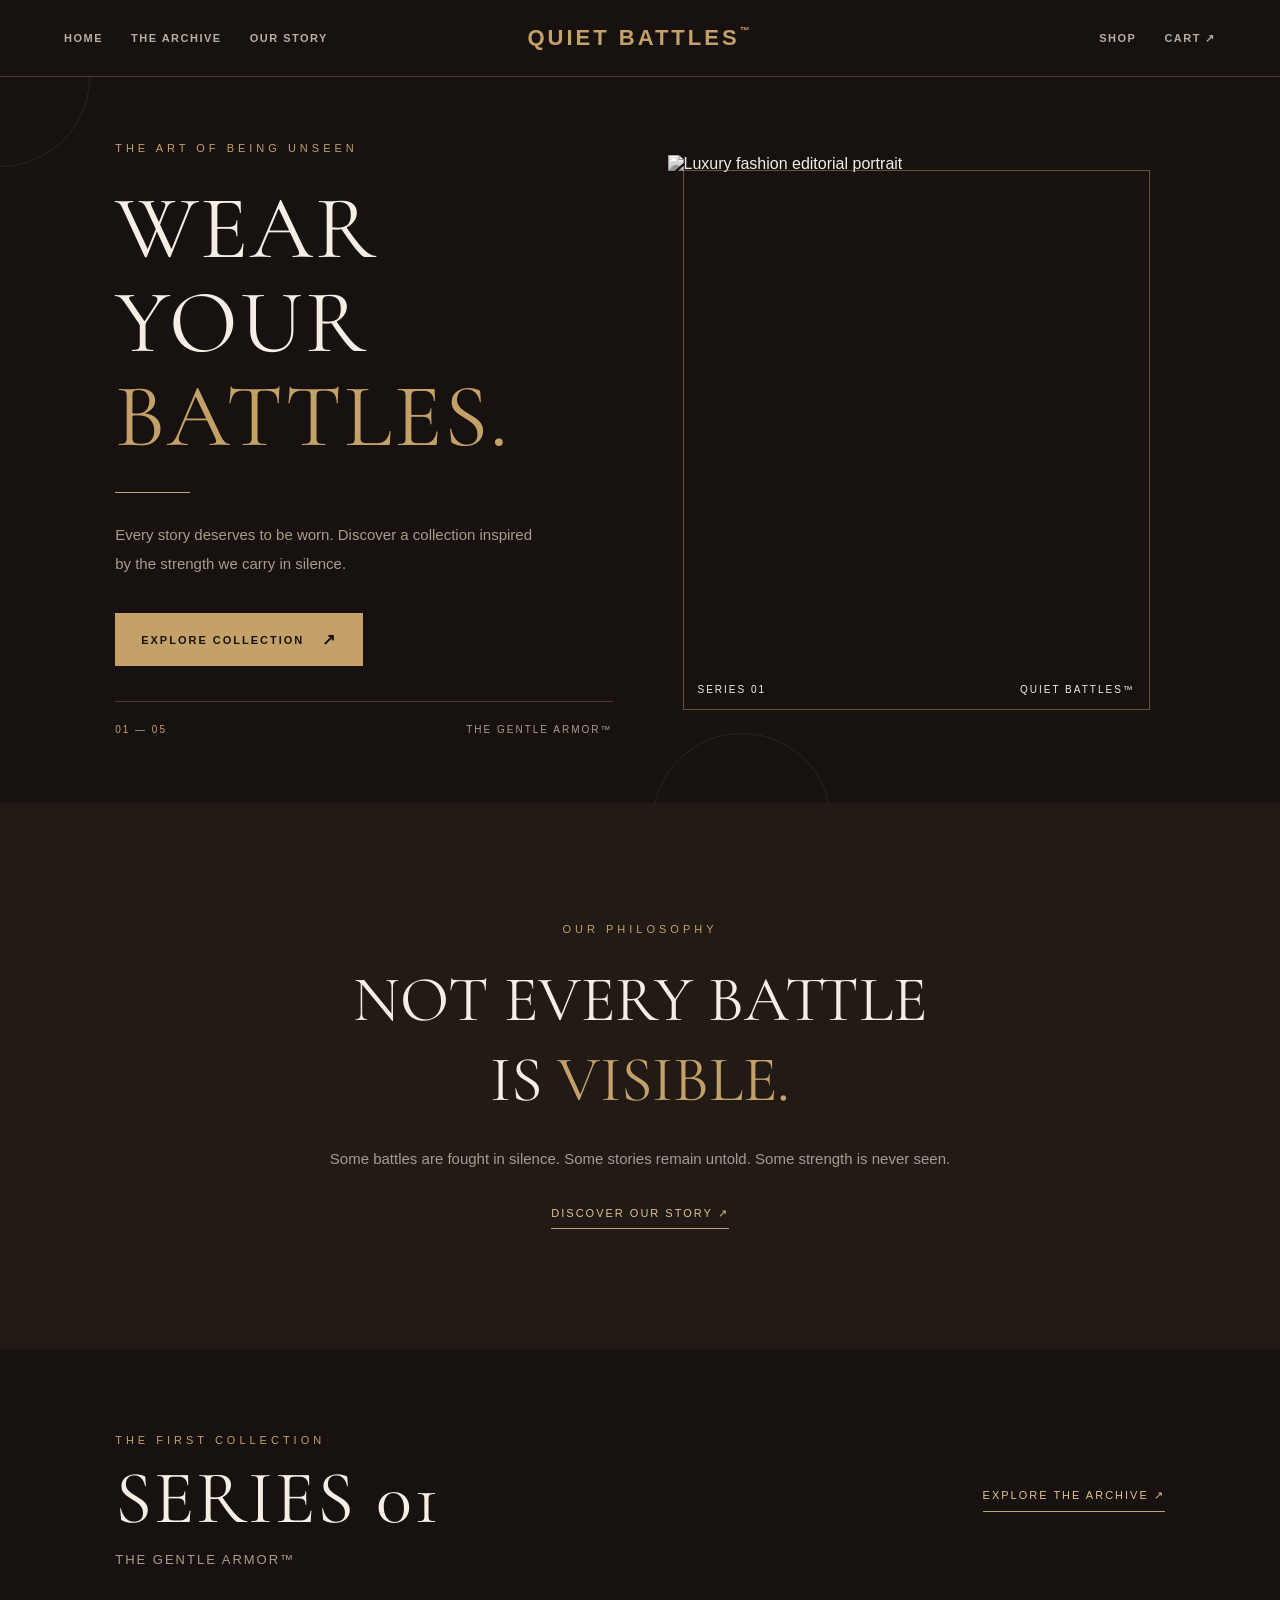
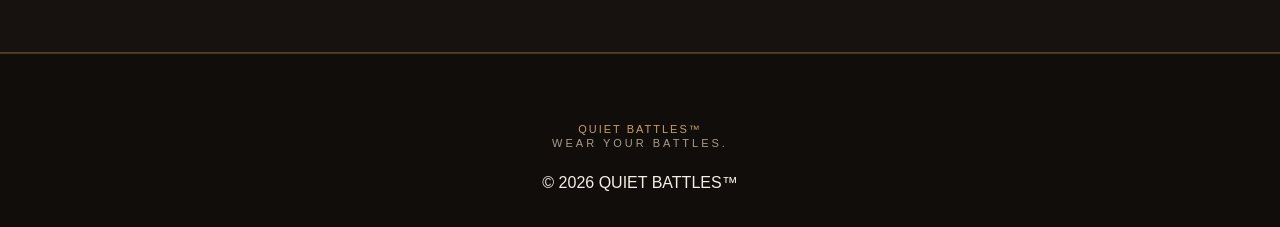
==== frontend/index.html @ 31a6cfb3 "QUIET-BATTLES full-stack project" ====
<!DOCTYPE html>
<html lang="en">
<head>
    <meta charset="UTF-8">
    <meta name="viewport" content="width=device-width, initial-scale=1.0">

    <title>QUIET BATTLES™ | Wear Your Battles</title>

    <meta name="description"
          content="QUIET BATTLES - Wear your battles. A premium fashion collection inspired by strength and silence.">

    <link rel="preconnect" href="https://fonts.googleapis.com">
    <link rel="preconnect" href="https://fonts.gstatic.com" crossorigin>

    <link href="https://fonts.googleapis.com/css2?family=Cormorant+Garamond:wght@400;500;600;700&family=DM+Sans:wght@400;500;600&display=swap"
          rel="stylesheet">

    <link rel="stylesheet" href="style.css">
    <link rel="stylesheet" href="home.css">

</head>

<body>

    <div class="site-frame">

        <!-- NAVIGATION -->
        <header class="header">

            <nav class="nav nav-left">
                <a href="index.html">HOME</a>
                <a href="archive.html">THE ARCHIVE</a>
                <a href="#about">OUR STORY</a>
            </nav>

            <a href="index.html" class="logo">
                QUIET BATTLES<span>™</span>
            </a>

            <nav class="nav nav-right">
                <a href="product.html">SHOP</a>
                <a href="cart.html" class="cart-button">CART ↗</a>
            </nav>

            <button class="menu-toggle" id="menuToggle"
                    aria-label="Open navigation"
                    aria-expanded="false">
                <span></span>
                <span></span>
            </button>

        </header>


        <!-- MOBILE MENU -->
        <nav class="mobile-menu" id="mobileMenu">
            <a href="index.html">HOME</a>
            <a href="archive.html">THE ARCHIVE</a>
            <a href="#about">OUR STORY</a>
            <a href="product.html">SHOP</a>
            <a href="cart.html">CART</a>
        </nav>


        <!-- HERO -->
        <main>

            <section class="hero">

                <div class="hero-decoration decoration-one"></div>
                <div class="hero-decoration decoration-two"></div>

                <!-- LEFT CONTENT -->
                <div class="hero-content">

                    <p class="eyebrow">
                        THE ART OF BEING UNSEEN
                    </p>

                    <h1>
                        WEAR YOUR
                        <span>BATTLES.</span>
                    </h1>

                    <div class="gold-line"></div>

                    <p class="hero-description">
                        Every story deserves to be worn.

                        Discover a collection inspired by
                        the strength we carry in silence.
                    </p>

                    <a href="archive.html" class="hero-button">
                        EXPLORE COLLECTION
                        <span>↗</span>
                    </a>

                    <div class="hero-caption">
                        <span>01 — 05</span>
                        <span>THE GENTLE ARMOR™</span>
                    </div>

                </div>


                <!-- RIGHT IMAGE -->
                <div class="hero-visual">

                    <div class="image-frame">

                        <img
                            src="https://images.unsplash.com/photo-1539109136881-3be0616acf4b?auto=format&fit=crop&w=1200&q=85"
                            alt="Luxury fashion editorial portrait">

                    </div>

                    <div class="image-label">
                        <span>SERIES 01</span>
                        <span>QUIET BATTLES™</span>
                    </div>

                </div>

            </section>


            <!-- BRAND INTRODUCTION -->
            <section class="brand-intro" id="about">

                <p class="section-label">OUR PHILOSOPHY</p>

                <h2>
                    NOT EVERY BATTLE<br>
                    IS <span>VISIBLE.</span>
                </h2>

                <p>
                    Some battles are fought in silence.
                    Some stories remain untold.
                    Some strength is never seen.
                </p>

                <a href="archive.html">DISCOVER OUR STORY ↗</a>

            </section>


            <!-- FEATURED COLLECTION -->
            <section class="collection">

                <div class="collection-heading">
                    <p class="section-label">THE FIRST COLLECTION</p>
                    <h2>SERIES 01</h2>
                    <p>THE GENTLE ARMOR™</p>
                </div>

                <a href="archive.html" class="collection-link">
                    EXPLORE THE ARCHIVE ↗
                </a>

            </section>

        </main>


        <!-- FOOTER -->
        <footer class="footer">

            <a href="index.html">QUIET BATTLES™</a>

            <p>WEAR YOUR BATTLES.</p>

            <span>© 2026 QUIET BATTLES™</span>

        </footer>

    </div>

    <script src="script.js"></script>

</body>
</html>
---- frontend/style.css ----
/* ==========================================
   QUIET BATTLES™
   COMMON STYLESHEET
========================================== */

/* ---------- COLOR VARIABLES ---------- */

:root {
    --bg: #17120f;
    --bg-light: #211a15;

    --gold: #c5a16a;
    --gold-light: #e0c393;

    --ivory: #f5eee4;
    --muted: #a99c8c;

    --border: rgba(197, 161, 106, 0.3);
}

/* ---------- RESET ---------- */

* {
    margin: 0;
    padding: 0;
    box-sizing: border-box;
}

html {
    scroll-behavior: smooth;
}

body {
    background: var(--bg);
    color: var(--ivory);
    font-family: Arial, Helvetica, sans-serif;
    overflow-x: hidden;
}

img {
    display: block;
    max-width: 100%;
}

a {
    color: inherit;
}

/* ---------- COMMON NAVIGATION ---------- */

.header {
    display: grid;
    grid-template-columns: 1fr auto 1fr;
    align-items: center;
    gap: 25px;
    width: 100%;
    padding: 25px 5%;
    background: var(--bg);
    border-bottom: 1px solid var(--border);
    position: relative;
    z-index: 100;
}

.nav-left,
.nav-right {
    display: flex;
    align-items: center;
    gap: 28px;
    white-space: nowrap;
}

.nav-left {
    justify-content: flex-start;
}

.nav-right {
    justify-content: flex-end;
}

/* Navigation links */

.nav-left a,
.nav-right a {
    color: #b8afa3;
    font-size: 11px;
    font-weight: 600;
    letter-spacing: 1.5px;
    text-decoration: none;
    transition: color 0.3s ease;
}

.nav-left a:hover,
.nav-right a:hover {
    color: var(--gold);
}

/* Centered brand logo */

.header .logo {
    justify-self: center;
    color: var(--gold);
    font-size: 22px;
    font-weight: 600;
    letter-spacing: 3px;
    text-decoration: none;
    white-space: nowrap;
}

.header .logo span {
    font-size: 10px;
    vertical-align: top;
}

/* ---------- MOBILE MENU BUTTON ---------- */

.menu-toggle {
    display: none;
    background: transparent;
    color: var(--gold);
    border: none;
    font-size: 25px;
    cursor: pointer;
}

/* ---------- MOBILE MENU ---------- */

.mobile-menu {
    display: none;
    flex-direction: column;
    gap: 22px;
    padding: 25px 5%;
    background: var(--bg-light);
    border-bottom: 1px solid var(--border);
    position: relative;
    z-index: 99;
}

.mobile-menu.show {
    display: flex;
}

.mobile-menu a {
    color: var(--ivory);
    font-size: 12px;
    letter-spacing: 2px;
    text-decoration: none;
    transition: color 0.3s ease;
}

.mobile-menu a:hover {
    color: var(--gold);
}

/* ---------- COMMON FOOTER ---------- */

.footer {
    padding: 65px 25px 35px;
    text-align: center;
    background: #100d0b;
    border-top: 1px solid var(--border);
}

.footer h2 {
    color: var(--gold);
    font-size: 24px;
    letter-spacing: 4px;
    font-weight: 500;
    margin-bottom: 12px;
}

.footer h2 span {
    font-size: 10px;
    vertical-align: top;
}

.footer p {
    color: var(--muted);
    font-size: 11px;
    letter-spacing: 3px;
    margin-bottom: 25px;
}

.footer a {
    color: var(--gold);
    font-size: 11px;
    letter-spacing: 2px;
    text-decoration: none;
    transition: color 0.3s ease;
}

.footer a:hover {
    color: var(--gold-light);
}

.footer small {
    display: block;
    margin-top: 25px;
    color: var(--muted);
    font-size: 10px;
    letter-spacing: 1px;
}

/* ---------- COMMON BUTTON ---------- */

.gold-button {
    display: inline-block;
    padding: 16px 30px;
    border: 1px solid var(--gold);
    background: transparent;
    color: var(--gold);
    text-decoration: none;
    letter-spacing: 2px;
    font-size: 11px;
    cursor: pointer;
    transition: 0.3s ease;
}

.gold-button:hover {
    background: var(--gold);
    color: var(--bg);
}

/* ---------- RESPONSIVE NAVIGATION ---------- */

@media (max-width: 768px) {

    .header {
        grid-template-columns: 1fr auto;
        padding: 20px 5%;
    }

    .header .nav-left,
    .header .nav-right {
        display: none;
    }

    .header .logo {
        justify-self: start;
        font-size: 18px;
    }

    .menu-toggle {
        display: block;
        justify-self: end;
    }

}

@media (max-width: 480px) {

    .header {
        padding: 18px 5%;
    }

    .header .logo {
        font-size: 15px;
        letter-spacing: 2px;
    }

    .footer {
        padding: 50px 20px 30px;
    }

}
---- frontend/home.css ----
/* ==========================================
   QUIET BATTLES™
   COMPLETE HOMEPAGE STYLESHEET
========================================== */


/* ==========================================
   1. HERO SECTION
========================================== */

.hero {
    position: relative;
    min-height: 680px;

    display: grid;
    grid-template-columns: 1fr 1fr;
    align-items: center;

    gap: 55px;
    padding: 65px 9%;

    overflow: hidden;
    background: var(--bg);
}

/* Hero decorative elements */

.hero-decoration {
    position: absolute;
    width: 180px;
    height: 180px;
    border: 1px solid rgba(197, 161, 106, 0.12);
    border-radius: 50%;
    pointer-events: none;
}

.decoration-one {
    top: -90px;
    left: -90px;
}

.decoration-two {
    bottom: -110px;
    right: 35%;
}


/* ==========================================
   2. HERO CONTENT
========================================== */

.hero-content {
    position: relative;
    z-index: 1;
    max-width: 600px;
    animation: homeFadeIn 1s ease;
}

/* Eyebrow */

.hero-content .eyebrow {
    color: var(--gold);
    font-size: 11px;
    letter-spacing: 4px;
    margin-bottom: 28px;
}

/* Main heading */

.hero-content h1 {
    color: var(--ivory);

    font-family: "Cormorant Garamond", Georgia, serif;
    font-size: clamp(55px, 7vw, 100px);
    font-weight: 400;

    line-height: 1.05;
    letter-spacing: 2px;

    margin-bottom: 25px;
}

.hero-content h1 span {
    display: block;
    color: var(--gold);
}

/* Gold divider */

.gold-line {
    width: 75px;
    height: 1px;
    background: var(--gold);
    margin: 28px 0;
}

/* Hero description */

.hero-content .hero-description {
    color: var(--muted);

    font-size: 15px;
    line-height: 1.9;

    max-width: 430px;
    margin-bottom: 35px;
}

/* Explore collection button */

.hero-button {
    display: inline-flex;
    align-items: center;
    gap: 18px;

    padding: 16px 25px;

    background: var(--gold);
    color: #17120f;

    font-size: 11px;
    font-weight: 600;
    letter-spacing: 2px;

    text-decoration: none;
    border: 1px solid var(--gold);

    transition: all 0.3s ease;
}

.hero-button:hover {
    background: transparent;
    color: var(--gold-light);
}

.hero-button span {
    font-size: 16px;
}


/* ==========================================
   3. HERO CAPTION
========================================== */

.hero-caption {
    display: flex;
    justify-content: space-between;
    align-items: center;

    width: 100%;
    gap: 25px;

    margin-top: 35px;
    padding-top: 20px;

    border-top: 1px solid var(--border);
}

.hero-caption span {
    color: var(--muted);
    font-size: 10px;
    letter-spacing: 2px;
    line-height: 1.6;
}

.hero-caption span:first-child {
    color: var(--gold);
}


/* ==========================================
   4. HERO IMAGE
========================================== */

.hero-visual {
    position: relative;
    height: 570px;
    overflow: hidden;

    animation: homeFadeIn 1.2s ease;
}

.image-frame {
    position: relative;
    width: 100%;
    height: 100%;
    overflow: hidden;
}

.hero-visual img {
    display: block;

    width: 100%;
    height: 100%;

    object-fit: cover;
    object-position: center;

    filter: grayscale(100%);

    transition: transform 0.8s ease;
}

.hero-visual:hover img {
    transform: scale(1.04);
}

/* Gold border around image */

.image-frame::after {
    content: "";

    position: absolute;
    inset: 15px;

    border: 1px solid rgba(197, 161, 106, 0.45);

    pointer-events: none;
}

/* Image label */

.image-label {
    position: absolute;

    bottom: 30px;
    left: 30px;
    right: 30px;

    display: flex;
    justify-content: space-between;
    align-items: center;

    z-index: 2;
}

.image-label span {
    color: var(--ivory);
    font-size: 10px;
    letter-spacing: 2px;
}


/* ==========================================
   5. BRAND INTRODUCTION
========================================== */

.brand-intro {
    padding: 120px 9%;
    text-align: center;

    background: var(--bg-light);
}

.brand-intro .section-label {
    color: var(--gold);

    font-size: 11px;
    letter-spacing: 4px;

    margin-bottom: 25px;
}

.brand-intro h2 {
    max-width: 850px;

    margin: 0 auto 25px;

    color: var(--ivory);

    font-family: "Cormorant Garamond", Georgia, serif;
    font-size: clamp(38px, 5vw, 65px);
    font-weight: 400;

    line-height: 1.25;
}

.brand-intro h2 span {
    color: var(--gold);
}

.brand-intro > p:not(.section-label) {
    max-width: 650px;

    margin: 0 auto 25px;

    color: var(--muted);

    font-size: 15px;
    line-height: 1.9;
}

/* Discover our story link */

.brand-intro > a {
    display: inline-block;

    margin-top: 8px;
    padding-bottom: 8px;

    color: var(--gold-light);

    font-size: 11px;
    letter-spacing: 2px;

    text-decoration: none;
    border-bottom: 1px solid var(--gold);

    transition: color 0.3s ease;
}

.brand-intro > a:hover {
    color: var(--ivory);
}


/* ==========================================
   6. FEATURED COLLECTION
========================================== */

main > section.collection {
    display: flex;
    flex-direction: row;

    justify-content: space-between;
    align-items: center;

    width: 100%;
    box-sizing: border-box;

    padding: 85px 9%;
    margin: 0;

    gap: 40px;

    background: var(--bg);
    border-bottom: 1px solid var(--border);
}

/* Collection heading - Left side */

main > section.collection .collection-heading {
    display: flex;
    flex-direction: column;

    align-items: flex-start;
    justify-content: center;

    flex: 1;
    min-width: 0;

    gap: 12px;
    margin: 0;

    text-align: left;
}

/* First collection label */

main > section.collection .collection-heading .section-label {
    color: var(--gold);

    font-size: 11px;
    letter-spacing: 4px;

    margin: 0;
}

/* Series 01 heading */

main > section.collection .collection-heading h2 {
    color: var(--ivory);

    font-family: "Cormorant Garamond", Georgia, serif;
    font-size: clamp(45px, 6vw, 75px);
    font-weight: 400;

    line-height: 1.1;
    letter-spacing: 2px;

    margin: 0;
}

/* Gentle Armor text */

main > section.collection .collection-heading > p:last-child {
    color: var(--muted);

    font-size: 13px;
    letter-spacing: 2px;

    margin: 0;
}

/* Explore archive link - Right side */

main > section.collection .collection-link {
    display: inline-block;
    flex-shrink: 0;

    color: var(--gold-light);

    font-size: 11px;
    letter-spacing: 2px;
    white-space: nowrap;

    text-decoration: none;

    padding-bottom: 9px;
    border-bottom: 1px solid var(--gold);

    transition: all 0.3s ease;
}

main > section.collection .collection-link:hover {
    color: var(--ivory);
    border-color: var(--ivory);
}


/* ==========================================
   7. OPTIONAL COLLECTION IMAGE
========================================== */

.collection-image {
    position: relative;
    height: 520px;
    overflow: hidden;
}

.collection-image img {
    display: block;

    width: 100%;
    height: 100%;

    object-fit: cover;
    filter: grayscale(100%);

    transition: transform 0.8s ease;
}

.collection-image:hover img {
    transform: scale(1.04);
}

/* Collection image overlay */

.collection-overlay {
    position: absolute;
    inset: 0;

    display: flex;
    flex-direction: column;

    justify-content: flex-end;
    align-items: flex-start;

    padding: 45px;

    background: linear-gradient(
        to top,
        rgba(15, 12, 10, 0.8),
        transparent 70%
    );
}

.collection-overlay .section-label {
    color: var(--gold-light);
    font-size: 11px;
    letter-spacing: 3px;
}

.collection-overlay h3 {
    color: var(--ivory);

    font-family: "Cormorant Garamond", Georgia, serif;
    font-size: clamp(30px, 5vw, 55px);
    font-weight: 400;

    margin-bottom: 20px;
}


/* ==========================================
   8. HOMEPAGE ANIMATIONS
========================================== */

@keyframes homeFadeIn {

    from {
        opacity: 0;
        transform: translateY(20px);
    }

    to {
        opacity: 1;
        transform: translateY(0);
    }

}


/* ==========================================
   9. TABLET RESPONSIVENESS
========================================== */

@media (max-width: 900px) {

    .hero {
        gap: 35px;
        padding: 55px 6%;
    }

    .hero-visual {
        height: 480px;
    }

    .brand-intro {
        padding: 85px 6%;
    }

    main > section.collection {
        padding: 75px 6%;
    }

    .collection-image {
        height: 450px;
    }

}


/* ==========================================
   10. MOBILE RESPONSIVENESS
========================================== */

@media (max-width: 768px) {

    /* Hero */

    .hero {
        grid-template-columns: 1fr;

        padding: 45px 6%;
        gap: 35px;
    }

    .hero-content {
        max-width: 100%;
    }

    .hero-content h1 {
        font-size: clamp(48px, 12vw, 75px);
    }

    .hero-visual {
        height: 480px;
    }

    .hero-caption {
        flex-wrap: wrap;
        gap: 12px;
    }

    /* Brand introduction */

    .brand-intro {
        padding: 75px 7%;
    }

    /* Featured collection */

    main > section.collection {
        flex-direction: column;
        align-items: flex-start;

        padding: 65px 7%;
        gap: 30px;
    }

    main > section.collection .collection-heading {
        width: 100%;
    }

    main > section.collection .collection-heading h2 {
        font-size: 48px;
    }

    main > section.collection .collection-link {
        margin-top: 5px;
    }

    /* Optional collection image */

    .collection-image {
        height: 430px;
    }

    .collection-overlay {
        padding: 25px;
    }

}


/* ==========================================
   11. SMALL MOBILE SCREENS
========================================== */

@media (max-width: 480px) {

    .hero {
        padding: 35px 5%;
    }

    .hero-content h1 {
        font-size: 46px;
    }

    .hero-visual {
        height: 380px;
    }

    .hero-caption span {
        font-size: 9px;
    }

    .image-label {
        left: 25px;
        right: 25px;
        bottom: 25px;
    }

    .brand-intro {
        padding: 65px 5%;
    }

    .brand-intro h2 {
        font-size: 37px;
    }

    main > section.collection {
        padding: 55px 5%;
    }

    main > section.collection .collection-heading h2 {
        font-size: 43px;
    }

    main > section.collection .collection-link {
        font-size: 10px;
    }

    .collection-image {
        height: 350px;
    }

    .collection-overlay {
        padding: 20px;
    }

}


/* ==========================================
   12. HOMEPAGE LINK STYLING
========================================== */

body a,
body a:link,
body a:visited,
body a:active,
body a:focus {
    text-decoration: none;
}

/* Keep the gold underline on selected links */

.brand-intro > a,
main > section.collection .collection-link {
    border-bottom: 1px solid var(--gold);
}
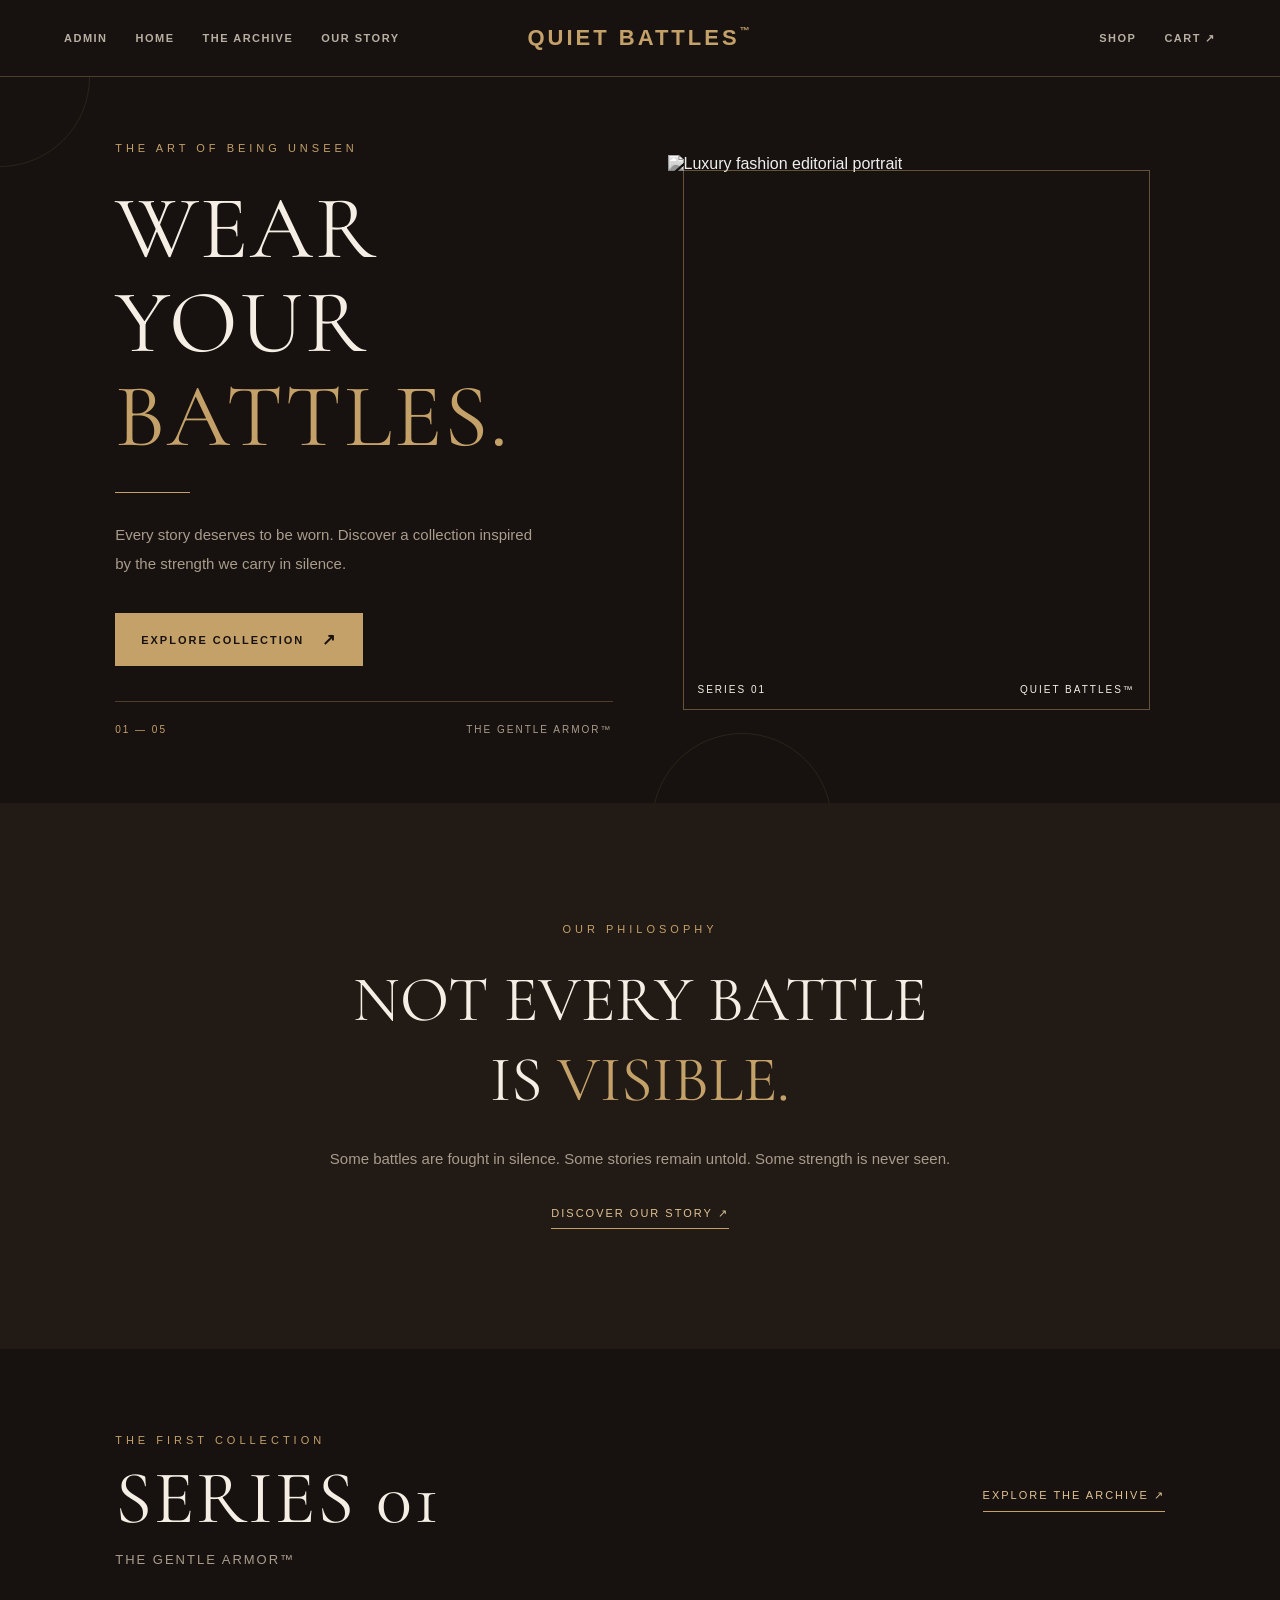
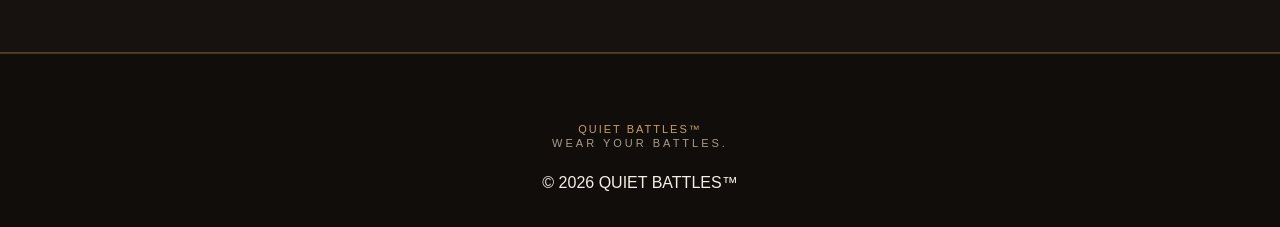
==== commit 3eb62142: "Add Admin navigation link" ====
--- a/frontend/index.html
+++ b/frontend/index.html
@@ -29,6 +29,7 @@
         <header class="header">
 
             <nav class="nav nav-left">
+                <a href="admin.html">ADMIN</a>
                 <a href="index.html">HOME</a>
                 <a href="archive.html">THE ARCHIVE</a>
                 <a href="#about">OUR STORY</a>
@@ -55,6 +56,7 @@
 
         <!-- MOBILE MENU -->
         <nav class="mobile-menu" id="mobileMenu">
+            <a href="admin.html">ADMIN</a>
             <a href="index.html">HOME</a>
             <a href="archive.html">THE ARCHIVE</a>
             <a href="#about">OUR STORY</a>
